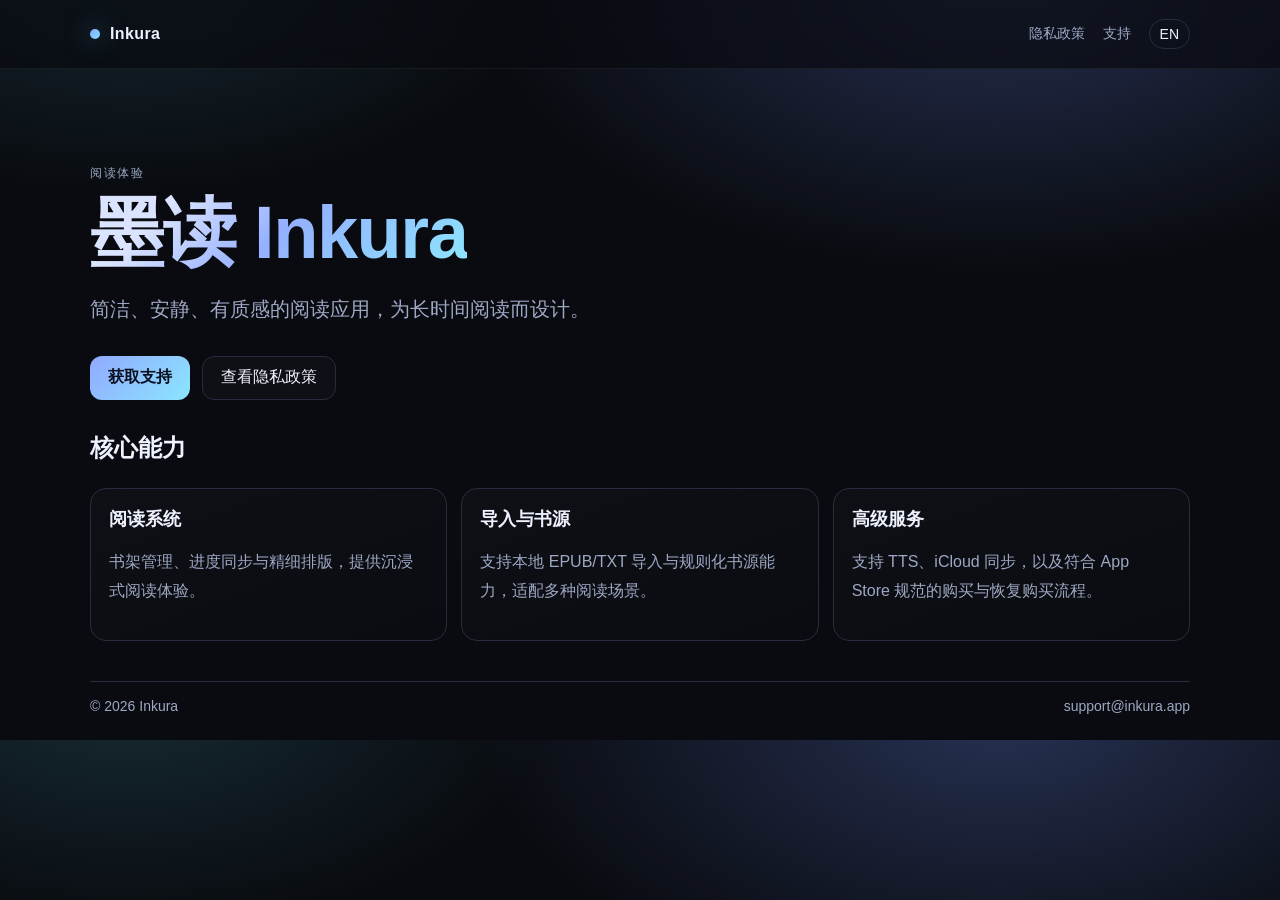
==== zh/index.html @ 440b38a8 "site(ui): redesign premium bilingual pages with English default" ====
<!doctype html>
<html lang="zh-CN">
<head>
  <meta charset="UTF-8" />
  <meta name="viewport" content="width=device-width, initial-scale=1.0" />
  <title>Inkura · 墨读</title>
  <meta name="description" content="墨读 Inkura，专注沉浸式阅读体验。" />
  <link rel="stylesheet" href="../styles.css" />
</head>
<body>
  <header class="topbar">
    <div class="shell topbar-inner">
      <a class="brand" href="./index.html"><span class="dot"></span>Inkura</a>
      <nav class="nav">
        <a href="./privacy.html">隐私政策</a>
        <a href="./support.html">支持</a>
        <a class="lang" href="../index.html">EN</a>
      </nav>
    </div>
  </header>

  <main class="shell">
    <section class="hero">
      <p class="eyebrow">阅读体验</p>
      <h1><span class="gradient-text">墨读 Inkura</span></h1>
      <p class="subtitle">简洁、安静、有质感的阅读应用，为长时间阅读而设计。</p>
      <div class="actions">
        <a class="btn primary" href="./support.html">获取支持</a>
        <a class="btn" href="./privacy.html">查看隐私政策</a>
      </div>
    </section>

    <section>
      <h2 class="section-title">核心能力</h2>
      <div class="grid">
        <article class="card">
          <h3>阅读系统</h3>
          <p>书架管理、进度同步与精细排版，提供沉浸式阅读体验。</p>
        </article>
        <article class="card">
          <h3>导入与书源</h3>
          <p>支持本地 EPUB/TXT 导入与规则化书源能力，适配多种阅读场景。</p>
        </article>
        <article class="card">
          <h3>高级服务</h3>
          <p>支持 TTS、iCloud 同步，以及符合 App Store 规范的购买与恢复购买流程。</p>
        </article>
      </div>
    </section>

    <footer>
      <span>© 2026 Inkura</span>
      <a href="mailto:support@inkura.app">support@inkura.app</a>
    </footer>
  </main>
</body>
</html>
---- styles.css ----
:root {
  --bg: #090b10;
  --bg-soft: #0e121a;
  --card: #121723;
  --line: #262d3e;
  --text: #eef2ff;
  --muted: #9ea8c4;
  --accent: #86a8ff;
  --accent-soft: #7fe0ff;
}

* {
  box-sizing: border-box;
}

html,
body {
  margin: 0;
  padding: 0;
}

body {
  font-family: Inter, -apple-system, BlinkMacSystemFont, "Segoe UI", Roboto, "PingFang SC", "Microsoft YaHei", sans-serif;
  color: var(--text);
  background:
    radial-gradient(900px 520px at 78% -4%, rgba(116, 148, 255, 0.28), transparent 58%),
    radial-gradient(760px 420px at 10% -6%, rgba(101, 234, 255, 0.14), transparent 56%),
    var(--bg);
}

a {
  color: inherit;
  text-decoration: none;
}

.shell {
  width: min(1100px, 92vw);
  margin: 0 auto;
}

.topbar {
  position: sticky;
  top: 0;
  z-index: 10;
  backdrop-filter: blur(12px);
  background: rgba(9, 11, 16, 0.7);
  border-bottom: 1px solid rgba(255, 255, 255, 0.06);
}

.topbar-inner {
  height: 68px;
  display: flex;
  align-items: center;
  justify-content: space-between;
}

.brand {
  display: flex;
  align-items: center;
  gap: 10px;
  font-weight: 700;
  letter-spacing: 0.4px;
}

.dot {
  width: 10px;
  height: 10px;
  border-radius: 50%;
  background: linear-gradient(135deg, var(--accent), var(--accent-soft));
  box-shadow: 0 0 24px rgba(127, 224, 255, 0.5);
}

.nav {
  display: flex;
  align-items: center;
  gap: 18px;
  color: var(--muted);
  font-size: 14px;
}

.nav a:hover {
  color: var(--text);
}

.lang {
  padding: 6px 10px;
  border: 1px solid var(--line);
  border-radius: 999px;
  color: var(--text);
}

.hero {
  padding: 84px 0 28px;
}

.eyebrow {
  color: var(--muted);
  letter-spacing: 1.6px;
  text-transform: uppercase;
  font-size: 12px;
}

h1 {
  margin: 12px 0 14px;
  font-size: clamp(42px, 8vw, 74px);
  line-height: 1.05;
  letter-spacing: -0.02em;
}

.gradient-text {
  background: linear-gradient(135deg, #dbe4ff 20%, #94b0ff 50%, #8ce8ff 100%);
  -webkit-background-clip: text;
  background-clip: text;
  color: transparent;
}

.subtitle {
  max-width: 720px;
  color: var(--muted);
  font-size: clamp(16px, 2.2vw, 20px);
  line-height: 1.7;
}

.actions {
  margin-top: 30px;
  display: flex;
  flex-wrap: wrap;
  gap: 12px;
}

.btn {
  height: 44px;
  padding: 0 18px;
  border: 1px solid var(--line);
  border-radius: 12px;
  display: inline-flex;
  align-items: center;
  justify-content: center;
  color: var(--text);
  background: rgba(255, 255, 255, 0.02);
}

.btn.primary {
  border: none;
  color: #0a1020;
  background: linear-gradient(135deg, #91a9ff, #8be6ff);
  font-weight: 600;
}

.grid {
  margin: 24px 0 40px;
  display: grid;
  grid-template-columns: repeat(12, 1fr);
  gap: 14px;
}

.card {
  grid-column: span 4;
  background: linear-gradient(160deg, rgba(255, 255, 255, 0.02), rgba(255, 255, 255, 0.005));
  border: 1px solid var(--line);
  border-radius: 16px;
  padding: 18px;
}

.card h3 {
  margin: 0 0 10px;
  font-size: 18px;
}

.card p,
.doc p,
.doc li {
  color: var(--muted);
  line-height: 1.85;
}

.section-title {
  margin: 4px 0 10px;
  font-size: 24px;
}

.doc {
  margin: 34px 0;
  padding: 22px;
  border-radius: 16px;
  border: 1px solid var(--line);
  background: var(--card);
}

.doc h1 {
  font-size: clamp(32px, 6vw, 48px);
  margin: 8px 0 10px;
}

.doc h2 {
  margin: 22px 0 10px;
  font-size: 22px;
}

.meta {
  color: var(--muted);
  font-size: 14px;
}

footer {
  margin: 22px 0 26px;
  border-top: 1px solid var(--line);
  padding-top: 16px;
  color: var(--muted);
  display: flex;
  justify-content: space-between;
  align-items: center;
  gap: 12px;
  font-size: 14px;
}

@media (max-width: 900px) {
  .card {
    grid-column: span 6;
  }
}

@media (max-width: 640px) {
  .topbar-inner {
    height: auto;
    padding: 12px 0;
    flex-direction: column;
    align-items: flex-start;
    gap: 10px;
  }

  .hero {
    padding-top: 48px;
  }

  .card {
    grid-column: span 12;
  }

  footer {
    flex-direction: column;
    align-items: flex-start;
  }
}
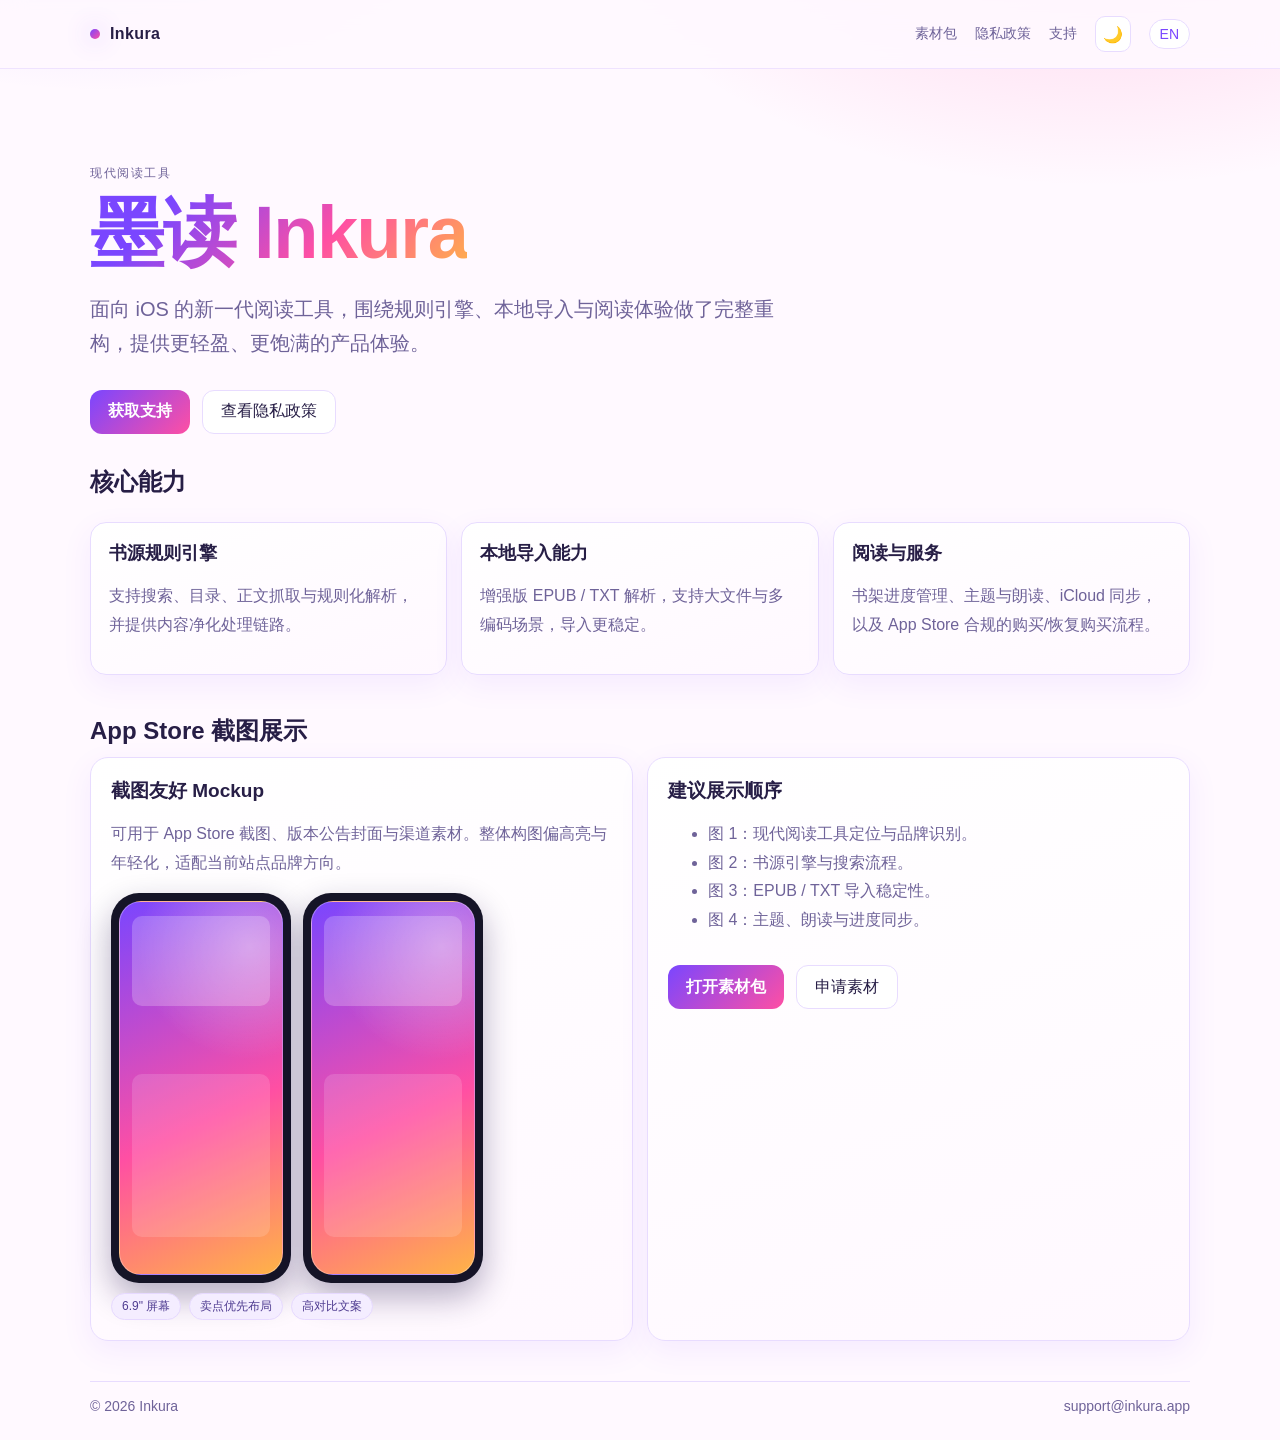
==== commit 3c455c88: "feat(site): add dark mode toggle and remove open-reading wording" ====
--- a/zh/index.html
+++ b/zh/index.html
@@ -4,16 +4,19 @@
   <meta charset="UTF-8" />
   <meta name="viewport" content="width=device-width, initial-scale=1.0" />
   <title>Inkura · 墨读</title>
-  <meta name="description" content="墨读 Inkura，专注沉浸式阅读体验。" />
+  <meta name="description" content="墨读 Inkura，面向 iOS 的现代化阅读工具。" />
   <link rel="stylesheet" href="../styles.css" />
+  <script src="../theme.js" defer></script>
 </head>
 <body>
   <header class="topbar">
     <div class="shell topbar-inner">
       <a class="brand" href="./index.html"><span class="dot"></span>Inkura</a>
       <nav class="nav">
+        <a href="./media-kit.html">素材包</a>
         <a href="./privacy.html">隐私政策</a>
         <a href="./support.html">支持</a>
+        <button class="theme-toggle" type="button" data-theme-toggle aria-label="切换深色模式" title="深色">🌙</button>
         <a class="lang" href="../index.html">EN</a>
       </nav>
     </div>
@@ -21,9 +24,9 @@
 
   <main class="shell">
     <section class="hero">
-      <p class="eyebrow">阅读体验</p>
+      <p class="eyebrow">现代阅读工具</p>
       <h1><span class="gradient-text">墨读 Inkura</span></h1>
-      <p class="subtitle">简洁、安静、有质感的阅读应用，为长时间阅读而设计。</p>
+      <p class="subtitle">面向 iOS 的新一代阅读工具，围绕规则引擎、本地导入与阅读体验做了完整重构，提供更轻盈、更饱满的产品体验。</p>
       <div class="actions">
         <a class="btn primary" href="./support.html">获取支持</a>
         <a class="btn" href="./privacy.html">查看隐私政策</a>
@@ -34,16 +37,48 @@
       <h2 class="section-title">核心能力</h2>
       <div class="grid">
         <article class="card">
-          <h3>阅读系统</h3>
-          <p>书架管理、进度同步与精细排版，提供沉浸式阅读体验。</p>
+          <h3>书源规则引擎</h3>
+          <p>支持搜索、目录、正文抓取与规则化解析，并提供内容净化处理链路。</p>
         </article>
         <article class="card">
-          <h3>导入与书源</h3>
-          <p>支持本地 EPUB/TXT 导入与规则化书源能力，适配多种阅读场景。</p>
+          <h3>本地导入能力</h3>
+          <p>增强版 EPUB / TXT 解析，支持大文件与多编码场景，导入更稳定。</p>
         </article>
         <article class="card">
-          <h3>高级服务</h3>
-          <p>支持 TTS、iCloud 同步，以及符合 App Store 规范的购买与恢复购买流程。</p>
+          <h3>阅读与服务</h3>
+          <p>书架进度管理、主题与朗读、iCloud 同步，以及 App Store 合规的购买/恢复购买流程。</p>
+        </article>
+      </div>
+    </section>
+
+    <section>
+      <h2 class="section-title">App Store 截图展示</h2>
+      <div class="showcase">
+        <article class="panel">
+          <h3>截图友好 Mockup</h3>
+          <p>可用于 App Store 截图、版本公告封面与渠道素材。整体构图偏高亮与年轻化，适配当前站点品牌方向。</p>
+          <div class="mockup-wrap">
+            <div class="phone"><div class="phone-screen"></div></div>
+            <div class="phone"><div class="phone-screen"></div></div>
+          </div>
+          <div class="chips">
+            <span class="chip">6.9" 屏幕</span>
+            <span class="chip">卖点优先布局</span>
+            <span class="chip">高对比文案</span>
+          </div>
+        </article>
+        <article class="panel">
+          <h3>建议展示顺序</h3>
+          <ul>
+            <li>图 1：现代阅读工具定位与品牌识别。</li>
+            <li>图 2：书源引擎与搜索流程。</li>
+            <li>图 3：EPUB / TXT 导入稳定性。</li>
+            <li>图 4：主题、朗读与进度同步。</li>
+          </ul>
+          <div class="actions">
+            <a class="btn primary" href="./media-kit.html">打开素材包</a>
+            <a class="btn" href="mailto:support@inkura.app">申请素材</a>
+          </div>
         </article>
       </div>
     </section>
--- a/styles.css
+++ b/styles.css
@@ -1,12 +1,27 @@
 :root {
-  --bg: #090b10;
-  --bg-soft: #0e121a;
-  --card: #121723;
-  --line: #262d3e;
-  --text: #eef2ff;
-  --muted: #9ea8c4;
-  --accent: #86a8ff;
-  --accent-soft: #7fe0ff;
+  --bg: #fff9ff;
+  --bg-soft: #f8f3ff;
+  --card: #ffffff;
+  --line: #e8dcff;
+  --text: #271e46;
+  --muted: #6f6399;
+  --accent: #7a46ff;
+  --accent-soft: #ff4fa3;
+  --mint: #22d3b6;
+  --sun: #ffb347;
+}
+
+:root[data-theme="dark"] {
+  --bg: #0f1120;
+  --bg-soft: #14172a;
+  --card: #181b31;
+  --line: #2a2f4f;
+  --text: #f0efff;
+  --muted: #b6b2d9;
+  --accent: #9a79ff;
+  --accent-soft: #ff6cb7;
+  --mint: #34d5bb;
+  --sun: #ffc062;
 }
 
 * {
@@ -23,8 +38,17 @@
   font-family: Inter, -apple-system, BlinkMacSystemFont, "Segoe UI", Roboto, "PingFang SC", "Microsoft YaHei", sans-serif;
   color: var(--text);
   background:
-    radial-gradient(900px 520px at 78% -4%, rgba(116, 148, 255, 0.28), transparent 58%),
-    radial-gradient(760px 420px at 10% -6%, rgba(101, 234, 255, 0.14), transparent 56%),
+    radial-gradient(900px 520px at 86% -8%, rgba(255, 79, 163, 0.24), transparent 58%),
+    radial-gradient(760px 420px at 8% -10%, rgba(122, 70, 255, 0.2), transparent 56%),
+    radial-gradient(700px 420px at 50% -14%, rgba(34, 211, 182, 0.18), transparent 58%),
+    var(--bg);
+}
+
+:root[data-theme="dark"] body {
+  background:
+    radial-gradient(900px 520px at 86% -8%, rgba(255, 108, 183, 0.2), transparent 58%),
+    radial-gradient(760px 420px at 8% -10%, rgba(154, 121, 255, 0.2), transparent 56%),
+    radial-gradient(700px 420px at 50% -14%, rgba(52, 213, 187, 0.15), transparent 58%),
     var(--bg);
 }
 
@@ -43,8 +67,13 @@
   top: 0;
   z-index: 10;
   backdrop-filter: blur(12px);
-  background: rgba(9, 11, 16, 0.7);
-  border-bottom: 1px solid rgba(255, 255, 255, 0.06);
+  background: rgba(255, 249, 255, 0.9);
+  border-bottom: 1px solid rgba(122, 70, 255, 0.12);
+}
+
+:root[data-theme="dark"] .topbar {
+  background: rgba(15, 17, 32, 0.86);
+  border-bottom: 1px solid rgba(154, 121, 255, 0.24);
 }
 
 .topbar-inner {
@@ -67,7 +96,7 @@
   height: 10px;
   border-radius: 50%;
   background: linear-gradient(135deg, var(--accent), var(--accent-soft));
-  box-shadow: 0 0 24px rgba(127, 224, 255, 0.5);
+  box-shadow: 0 0 24px rgba(122, 70, 255, 0.45);
 }
 
 .nav {
@@ -86,7 +115,30 @@
   padding: 6px 10px;
   border: 1px solid var(--line);
   border-radius: 999px;
+  color: var(--accent);
+  background: #fff;
+}
+
+:root[data-theme="dark"] .lang {
+  background: #1d2138;
+}
+
+.theme-toggle {
+  width: 36px;
+  height: 36px;
+  border-radius: 10px;
+  border: 1px solid var(--line);
+  background: #fff;
   color: var(--text);
+  cursor: pointer;
+  font-size: 16px;
+  display: inline-flex;
+  align-items: center;
+  justify-content: center;
+}
+
+:root[data-theme="dark"] .theme-toggle {
+  background: #1d2138;
 }
 
 .hero {
@@ -108,7 +160,7 @@
 }
 
 .gradient-text {
-  background: linear-gradient(135deg, #dbe4ff 20%, #94b0ff 50%, #8ce8ff 100%);
+  background: linear-gradient(135deg, #7a46ff 20%, #ff4fa3 62%, #ffb347 100%);
   -webkit-background-clip: text;
   background-clip: text;
   color: transparent;
@@ -137,13 +189,17 @@
   align-items: center;
   justify-content: center;
   color: var(--text);
-  background: rgba(255, 255, 255, 0.02);
+  background: #fff;
+}
+
+:root[data-theme="dark"] .btn {
+  background: #1a1e35;
 }
 
 .btn.primary {
   border: none;
-  color: #0a1020;
-  background: linear-gradient(135deg, #91a9ff, #8be6ff);
+  color: #fff;
+  background: linear-gradient(135deg, #7a46ff, #ff4fa3);
   font-weight: 600;
 }
 
@@ -154,12 +210,121 @@
   gap: 14px;
 }
 
+.showcase {
+  margin: 10px 0 40px;
+  display: grid;
+  grid-template-columns: repeat(12, 1fr);
+  gap: 14px;
+}
+
+.panel {
+  grid-column: span 6;
+  background: linear-gradient(160deg, #fff, #fff8ff);
+  border: 1px solid var(--line);
+  border-radius: 18px;
+  padding: 20px;
+  box-shadow: 0 10px 30px rgba(122, 70, 255, 0.08);
+}
+
+:root[data-theme="dark"] .panel {
+  background: linear-gradient(160deg, #181b31, #15182b);
+}
+
+.panel h3 {
+  margin: 0 0 10px;
+  font-size: 19px;
+}
+
+.panel p,
+.panel li {
+  color: var(--muted);
+  line-height: 1.8;
+}
+
+.mockup-wrap {
+  margin-top: 12px;
+  display: flex;
+  gap: 12px;
+  flex-wrap: wrap;
+}
+
+.phone {
+  width: 180px;
+  aspect-ratio: 9 / 19.5;
+  border-radius: 28px;
+  padding: 8px;
+  background: #151427;
+  box-shadow: 0 14px 32px rgba(24, 13, 67, 0.32);
+}
+
+.phone-screen {
+  width: 100%;
+  height: 100%;
+  border-radius: 22px;
+  border: 1px solid rgba(255, 255, 255, 0.3);
+  background:
+    radial-gradient(circle at 80% 12%, rgba(255, 255, 255, 0.36), transparent 32%),
+    linear-gradient(155deg, #7a46ff, #ff4fa3 58%, #ffb347 100%);
+  position: relative;
+  overflow: hidden;
+}
+
+.phone-screen::before,
+.phone-screen::after {
+  content: "";
+  position: absolute;
+  left: 12px;
+  right: 12px;
+  border-radius: 10px;
+}
+
+.phone-screen::before {
+  top: 14px;
+  height: 24%;
+  background: rgba(255, 255, 255, 0.22);
+}
+
+.phone-screen::after {
+  top: 46%;
+  height: 44%;
+  background: rgba(255, 255, 255, 0.14);
+}
+
+.chips {
+  display: flex;
+  flex-wrap: wrap;
+  gap: 8px;
+  margin-top: 10px;
+}
+
+.chip {
+  display: inline-flex;
+  align-items: center;
+  padding: 4px 10px;
+  border-radius: 999px;
+  font-size: 12px;
+  color: #4f3c91;
+  background: #f4edff;
+  border: 1px solid #e6d9ff;
+}
+
+:root[data-theme="dark"] .chip {
+  color: #d8d0ff;
+  background: #242949;
+  border-color: #343b63;
+}
+
 .card {
   grid-column: span 4;
-  background: linear-gradient(160deg, rgba(255, 255, 255, 0.02), rgba(255, 255, 255, 0.005));
+  background: linear-gradient(160deg, #fff, #fff8ff);
   border: 1px solid var(--line);
   border-radius: 16px;
   padding: 18px;
+  box-shadow: 0 10px 30px rgba(122, 70, 255, 0.08);
+}
+
+:root[data-theme="dark"] .card {
+  background: linear-gradient(160deg, #181b31, #15182b);
 }
 
 .card h3 {
@@ -185,6 +350,7 @@
   border-radius: 16px;
   border: 1px solid var(--line);
   background: var(--card);
+  box-shadow: 0 12px 34px rgba(122, 70, 255, 0.08);
 }
 
 .doc h1 {
@@ -217,6 +383,10 @@
 @media (max-width: 900px) {
   .card {
     grid-column: span 6;
+  }
+
+  .panel {
+    grid-column: span 12;
   }
 }
 
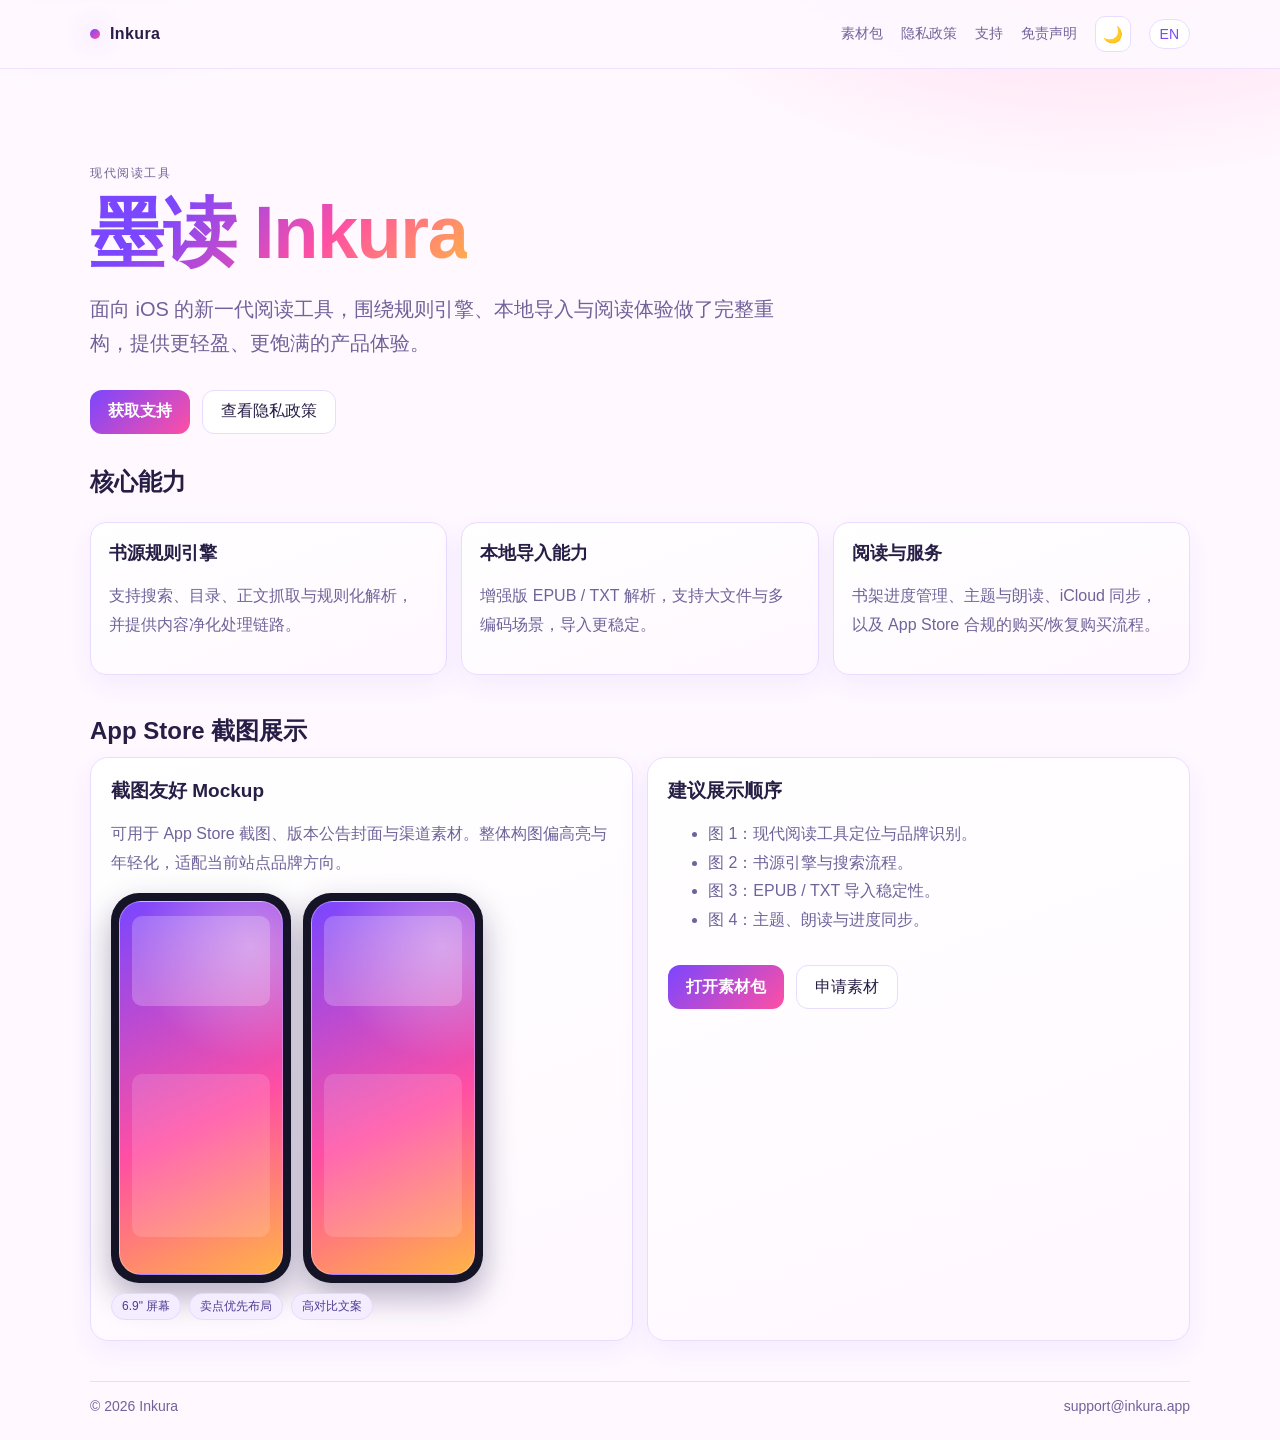
==== commit 10149381: "feat(site): add bilingual disclaimer pages and nav links" ====
--- a/zh/index.html
+++ b/zh/index.html
@@ -16,6 +16,7 @@
         <a href="./media-kit.html">素材包</a>
         <a href="./privacy.html">隐私政策</a>
         <a href="./support.html">支持</a>
+        <a href="./disclaimer.html">免责声明</a>
         <button class="theme-toggle" type="button" data-theme-toggle aria-label="切换深色模式" title="深色">🌙</button>
         <a class="lang" href="../index.html">EN</a>
       </nav>
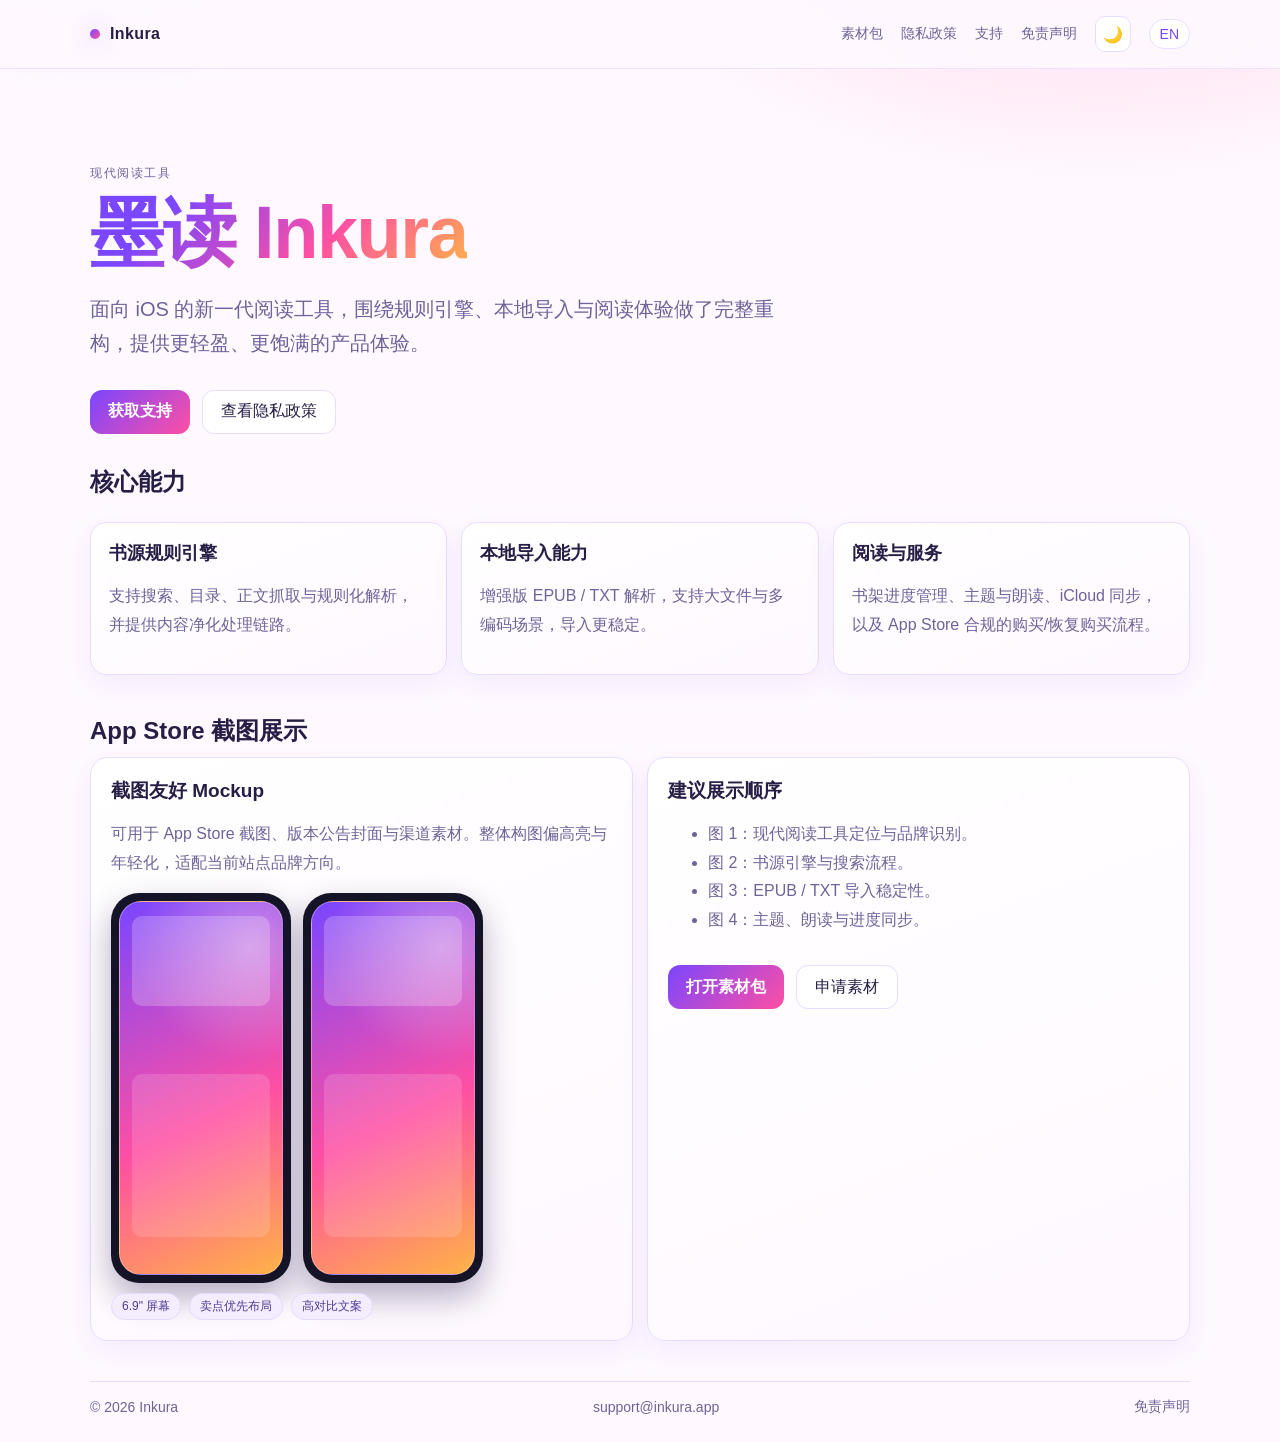
==== commit c6b4a9ba: "feat(site): add disclaimer link to all footers" ====
--- a/zh/index.html
+++ b/zh/index.html
@@ -87,6 +87,7 @@
     <footer>
       <span>© 2026 Inkura</span>
       <a href="mailto:support@inkura.app">support@inkura.app</a>
+      <a href="./disclaimer.html">免责声明</a>
     </footer>
   </main>
 </body>
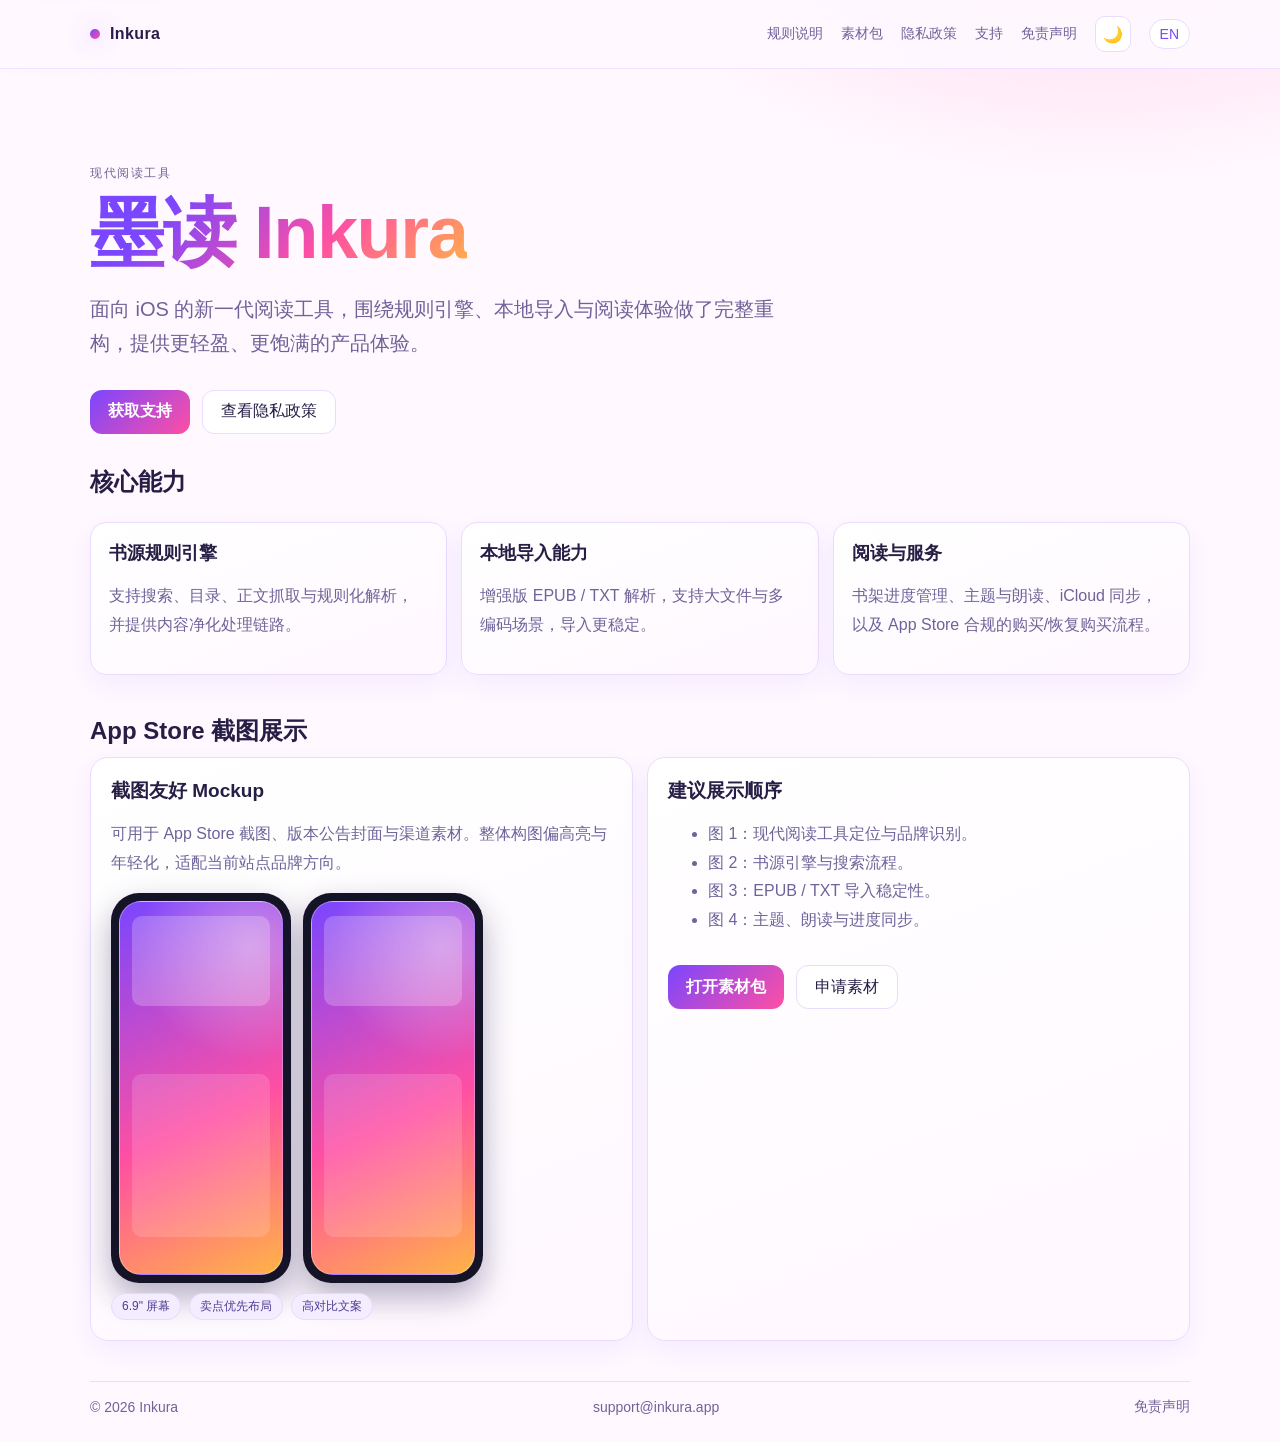
==== commit 756c309c: "feat(site): add bilingual in-house rules guide and replace tutorial links" ====
--- a/zh/index.html
+++ b/zh/index.html
@@ -13,6 +13,7 @@
     <div class="shell topbar-inner">
       <a class="brand" href="./index.html"><span class="dot"></span>Inkura</a>
       <nav class="nav">
+        <a href="./rule-guide.html">规则说明</a>
         <a href="./media-kit.html">素材包</a>
         <a href="./privacy.html">隐私政策</a>
         <a href="./support.html">支持</a>
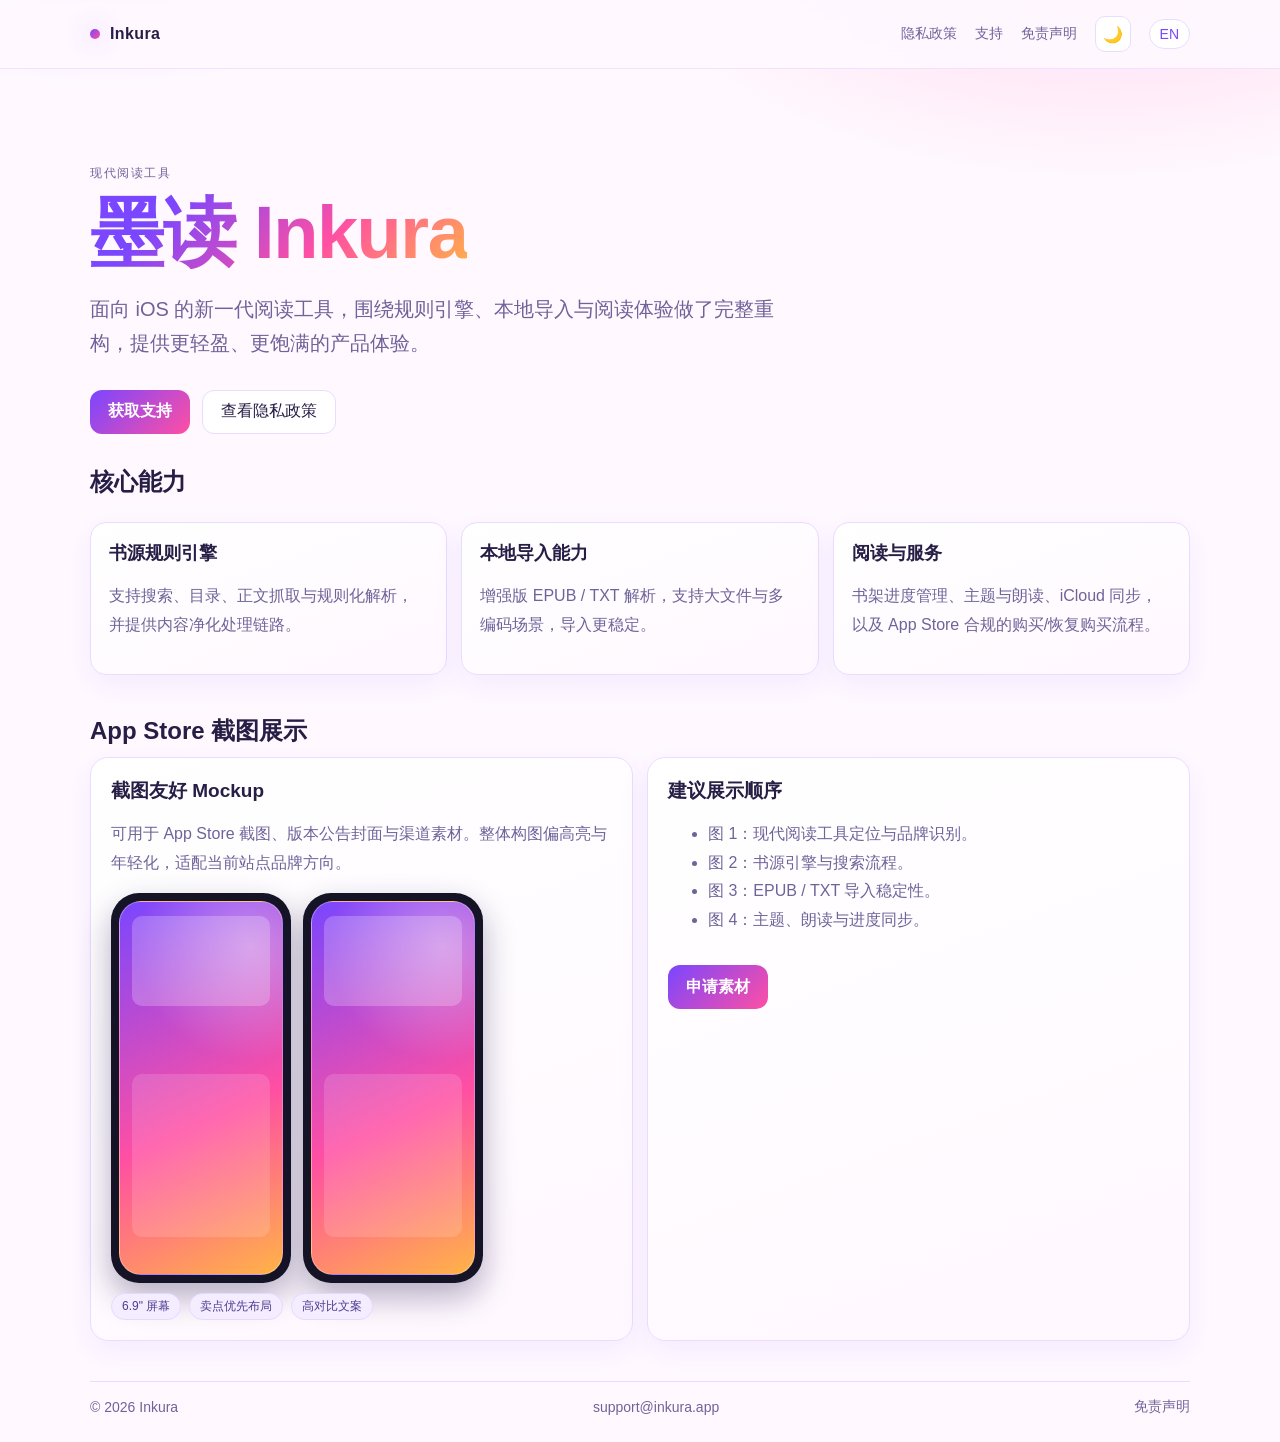
==== commit 85b3bbb2: "chore(site): hide rules and media kit links from public pages" ====
--- a/zh/index.html
+++ b/zh/index.html
@@ -13,8 +13,6 @@
     <div class="shell topbar-inner">
       <a class="brand" href="./index.html"><span class="dot"></span>Inkura</a>
       <nav class="nav">
-        <a href="./rule-guide.html">规则说明</a>
-        <a href="./media-kit.html">素材包</a>
         <a href="./privacy.html">隐私政策</a>
         <a href="./support.html">支持</a>
         <a href="./disclaimer.html">免责声明</a>
@@ -78,8 +76,7 @@
             <li>图 4：主题、朗读与进度同步。</li>
           </ul>
           <div class="actions">
-            <a class="btn primary" href="./media-kit.html">打开素材包</a>
-            <a class="btn" href="mailto:support@inkura.app">申请素材</a>
+            <a class="btn primary" href="mailto:support@inkura.app">申请素材</a>
           </div>
         </article>
       </div>
